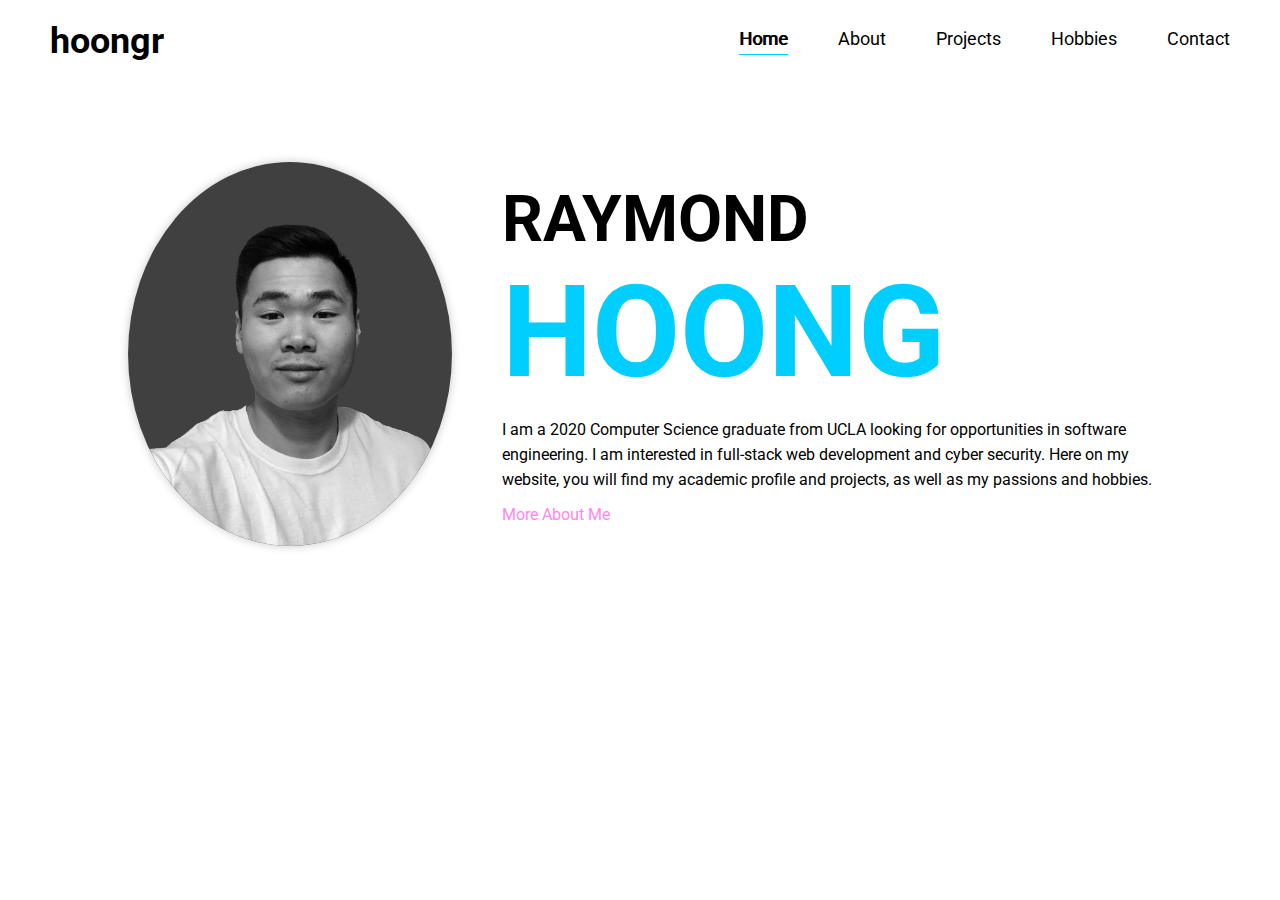
==== index.html @ 4aabf5df "Rename home.html to index.html" ====
<!DOCTYPE html>
<html>
  <head>
      <title>Home - Raymond Hoong</title>
      <link rel="icon" href="./images/icon.ico">
      <link rel="stylesheet" href="style.css" type="text/css">
      <link rel="stylesheet" href="home.css" type="text/css">
      <link rel="stylesheet" href="https://cdnjs.cloudflare.com/ajax/libs/font-awesome/4.7.0/css/font-awesome.min.css">
  </head>
  <body>
    <nav id="nav" class="navbar">
      <h2>hoongr</h2>
      <div class="nav-links">
        <a href="home.html" class="active">Home</a>
        <a href="about.html" class="unactive">About</a>
        <a href="projects.html" class="unactive">Projects</a>
        <a href="hobbies.html" class="unactive">Hobbies</a>
        <a id="contact-btn" class="unactive" onclick="openContact();">Contact</a>
      </div>
    </nav>

    <div id="home" class="page">
      <div class=row>
        <img class="background-img" src="./images/home-img.png">
        <div class="col">
          <div class="mb-10">
            <h1 class="first-name">RAYMOND</h1>
            <h1 class="second-name"> HOONG</h1>
          </div>
          <div class="intro a-hover">
            <p class="mb-10">
              I am a 2020 Computer Science graduate from UCLA looking for opportunities in software engineering. I am interested in full-stack web development and cyber security. Here on my website, you will find my academic profile and projects, as well as my passions and hobbies.
            </p>
            <a href="about.html" class="med-top pink">More About Me</a>
          </div>
        </div>
      </div>
    </div>

    <div id="overlay" class="contact-container" hidden>
      <div class="contact-card a-hover">
        <button onclick="closeContact();" class="close-btn">X</button> 
        <img src="./images/headshot.png" style="width:100%">
        
        <h1>Raymond Hoong</h1>
        <p class="title">Software Engineer</p>  
        <p>Los Angeles</p>

        <a href="https://linkedin.com/in/raymondhoong"  target="_blank" style="margin-right: 10px;">
          <i class="fa fa-linkedin"></i>
        </a>
        <a href="https://github.com/hoongr"  target="_blank" style="margin-right: 10px;">
          <i class="fa fa-github"></i>
        </a>
        <a href="./files/Match_Resume.pdf"  target="_blank">
          <img class="resume" src="./images/business.png">
        </a>

        <div id="contact-info" style="padding-top: 10px;" hidden>
          <div class="row" style="justify-content: center;">
            <i class="fa fa-envelope" style="margin-right: 8px;"></i>
            <p>raymondhoong@gmail.com</p>
          </div>
          <div class="row" style="justify-content: center;">
            <i class="fa fa-phone" style="margin-right: 8px;"></i>
            <p>(626) 695 8820</p>
          </div>
        </div>  

        <p style="margin-bottom: 0;">
          <button class="info-btn" onclick="showInfo();">Contact</button>
        </p>
      </div>
    </div>
    <script src="script.js"></script>
    
  </body>
</html>
---- style.css ----
@import url('https://fonts.googleapis.com/css2?family=Roboto&display=swap');

/* <------------------------------ Reset ------------------------------> */
body {
  margin: 0;
  overflow: auto;
}

a {
  cursor: pointer;
  text-decoration: none;
  color: black;
}

h1, h2, h3, h4, h5, h6, p {
  margin: 0;
  padding: 0;
}

/* <------------------------------ Navbar ------------------------------> */
.navbar {
  font-family: 'Roboto', serif;
  background-color: white;
  position: fixed;
  top: 0;
  left: 0;
  right: 0;
  z-index: 100;
  padding: 20px 50px;

  display: flex;
  justify-content: space-between;
  align-items: center;
}

.shadow-header{
  box-shadow: 0px 0px 5px rgba(0, 0, 0, 0.22);
}

.navbar .active {
  padding-bottom: 5px;
  border-bottom: 1px solid #00CEFF;
  text-shadow: 1px 0px 0px black;
}

.navbar .unactive:hover {
  padding-bottom: 5px;
  border-bottom: 1px solid #FF85F6;
}

.active-contact {
  text-shadow: 1px 0px 0px black;
}

.navbar h2 {
  font-size: 36px;
}

.nav-links {
  display: flex;
  flex-wrap: wrap;
}

.nav-links a {
  font-size: 18px;
  margin-left: 50px;
  border-bottom: 1px solid transparent;
  color: black;
}

@media screen and (max-width: 660px) {
  div.contact-container, 
  div.page {
    top: 94px;
  }
}

@media screen and (max-width: 860px) {
  .nav-links {
    margin: -10px 0 0 30px;
  }

  .nav-links a {
    margin-left: 25px;
    margin-top: 10px;
  }
}

/* <------------------------------ Contact ------------------------------> */
.contact-container {
  background-color: rgba(0, 0, 0, 0.8);
  position: fixed;
  overflow-y: scroll;
  top: 82px;
  bottom: 0px;
  left: 0px;
  right: 0px;
  z-index: 100;
  padding-bottom: 50px;
}

.contact-card {
  box-shadow: 0 4px 8px 0 rgba(0, 0, 0, 0.2);
  max-width: 300px;
  margin: auto;
  margin-bottom: 50px;
  text-align: center;
  background-color: white;

  position: relative;
  top: 50px;
}

.contact-card button {
  border: none;
  outline: 0;
  text-align: center;
  cursor: pointer;
  color: white;
  background-color: #000;
}

.contact-card .close-btn {
  position: absolute;
  top: 0;
  right: 0;
  z-index: 4;
  font-size: 20px;
  margin: 5px;
}

.contact-card .info-btn {
  display: inline-block;
  padding: 8px;
  width: 100%;
  font-size: 18px;
  margin-bottom: -1px;
}

.contact-card .title {
  color: grey;
  font-size: 18px;
}

.contact-card p,
.contact-card i {
  margin-bottom: 10px;
}

.contact-card a {
  text-decoration: none;
  font-size: 22px;
  color: black;
  margin-bottom: 25px;
}

.contact-container button:hover, 
.a-hover a:hover {
  opacity: 0.7;
}

.resume {
  width: 20px;
  height: 20px;
  object-fit: cover;
}

#contact-info {
  border-top: 1px solid black;
}

.show {
  display: block;
}

/* <------------------------------ About / Projects  ------------------------------> */
.item {
  display: flex;
  margin: 20px 0;
}

.item-text {
  align-self: center;
  margin-left: 25px;
  line-height: 25px;
  font-size: 15px;
}

.even .item-text h4 {
  color: #00CEFF;
}

.odd .item-text h4 {
  color: #FF85F6;
}

#about img {
  width: 150px;
  height: 150px;
  border-radius: 50%;
  border: 2px solid black;
  object-fit: cover;
}

/* <------------------------------ Hobbies ------------------------------> */
.hobby-img {
  width: 55%;
  height: auto;
  object-fit: cover;
}

.hobby-row {
  display: flex;
  justify-content: center;
  align-items: center;
  padding: 25px 50px 50px;
  box-sizing: border-box;
  width: 100vw;
}

/* <------------------------------ General ------------------------------> */
.page {
  width: 100%;
  position: relative;
  top: 82px;
  display: flex;
  flex-direction: column;
  justify-content: flex-start;
  align-items: flex-start;
  font-family: 'Roboto', serif;
}

.row {
  width: 100%;
  display: flex;

  /* Try space between */
  justify-content: space-between;
  align-items: center;
}

.col {
  display: flex;
  flex-direction: column;
  justify-content: flex-start;
  align-items: flex-start;
  /* margin-right: -50px; */
}

/* STARTING HERE - USED BY ABOUT AND HOBBIES */
.header {
  width: 40%;
  font-size: 5em;
  word-spacing: 100vw;
}

.header.odd {
  color: #00CEFF;
  /* margin-right: 25px; */
}

.header.even {
  color: #FF85F6;
  margin-left: 25px;
  text-align: right;
}

.content {
  width: 60%;
}

/* ENDING HERE */

.mb-10 {
  margin-bottom: 10px;
}

.mb-25 {
  margin-bottom: 25px;
}

.mb-50: {
  margin-bottom: 50px;
}

.black {
  color: black;
}

.blue {
  color: #00CEFF;
}

.pink {
  color: #FF85F6;
}
---- home.css ----
.background-img {
  width: 30vw;
  height: 30vw;

  border-radius: 50%;
  object-fit: cover;
  box-shadow: 0px 0px 10px rgba(0, 0, 0, 0.22);
  background-color:rgba(0, 0, 0, 0.75);
}

#home .row {
  width: 85%;
  margin: auto;
  margin-top: min(20%, 80px);
  margin-bottom: 10px;
}

#home .col {
  justify-content: center;
  max-width: 650px;
  margin-left: 50px;
}

.first-name {
  font-size: 5vw;
}

.second-name {
  font-size: 10vw;
  color: #00CEFF;
}

.intro {
  line-height: 25px;
}

@media screen and (max-width: 768px) { 
  #home .row {
    flex-direction: column;
  }
  .background-img {
    width: 50vw;
    height: 50vw;
    margin-bottom: 25px;
  }
}

@media screen and (min-width: 1200px) { 
  #home .row {
    width: 80%;
  }
}
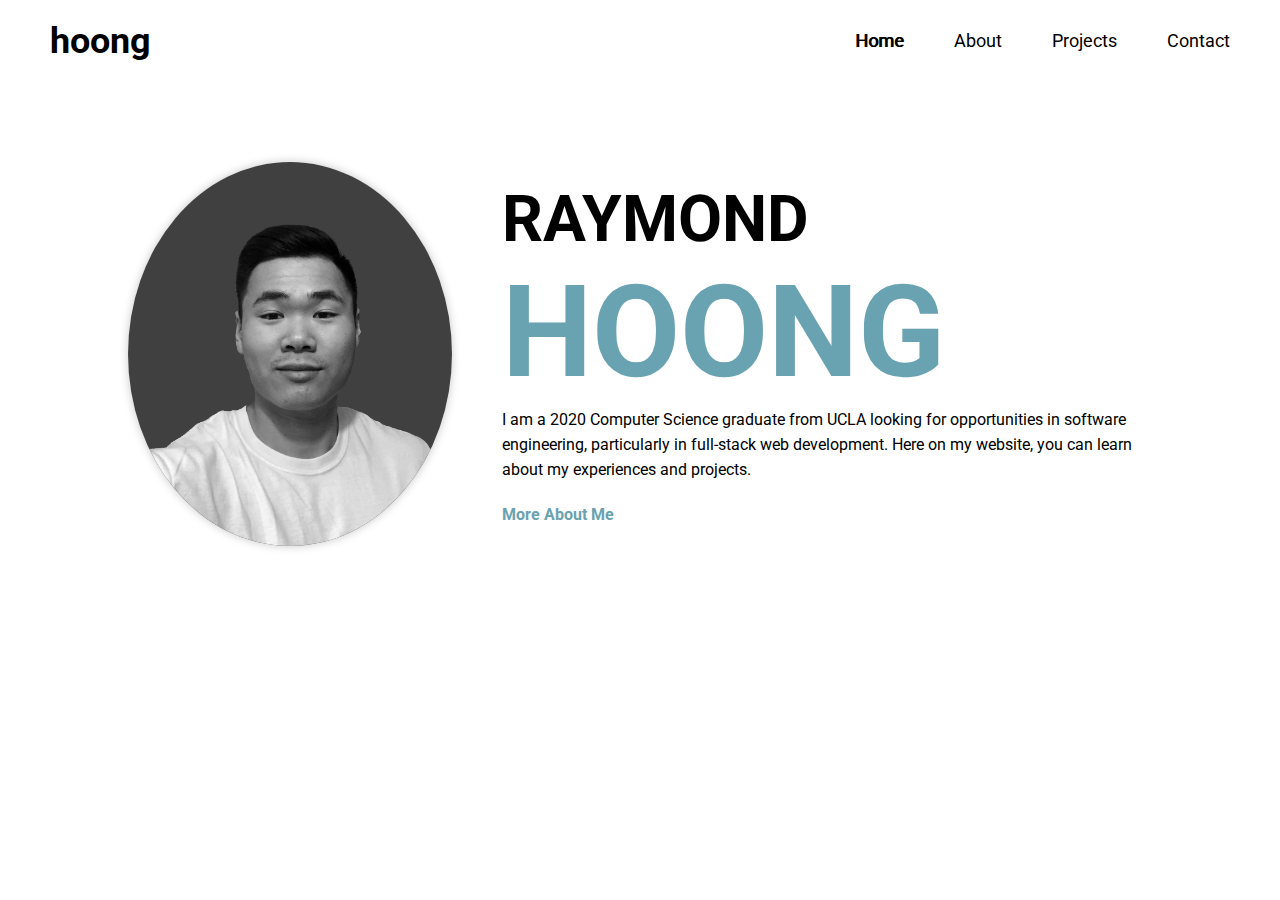
==== commit b75ddb58: "update index" ====
--- a/index.html
+++ b/index.html
@@ -9,12 +9,12 @@
   </head>
   <body>
     <nav id="nav" class="navbar">
-      <h2>hoongr</h2>
+      <h2>hoong</h2>
       <div class="nav-links">
         <a href="home.html" class="active">Home</a>
         <a href="about.html" class="unactive">About</a>
         <a href="projects.html" class="unactive">Projects</a>
-        <a href="hobbies.html" class="unactive">Hobbies</a>
+        <!-- <a href="hobbies.html" class="unactive">Hobbies</a> -->
         <a id="contact-btn" class="unactive" onclick="openContact();">Contact</a>
       </div>
     </nav>
@@ -28,10 +28,10 @@
             <h1 class="second-name"> HOONG</h1>
           </div>
           <div class="intro a-hover">
-            <p class="mb-10">
-              I am a 2020 Computer Science graduate from UCLA looking for opportunities in software engineering. I am interested in full-stack web development and cyber security. Here on my website, you will find my academic profile and projects, as well as my passions and hobbies.
+            <p style="margin-bottom: 20px;">
+              I am a 2020 Computer Science graduate from UCLA looking for opportunities in software engineering, particularly in full-stack web development. Here on my website, you can learn about my experiences and projects.
             </p>
-            <a href="about.html" class="med-top pink">More About Me</a>
+            <a href="about.html" class="about-link">More About Me</a>
           </div>
         </div>
       </div>
@@ -39,40 +39,40 @@
 
     <div id="overlay" class="contact-container" hidden>
       <div class="contact-card a-hover">
-        <button onclick="closeContact();" class="close-btn">X</button> 
-        <img src="./images/headshot.png" style="width:100%">
+        <button onclick="closeContact();" class="btn" style="margin-bottom: 35px;">Close</button> 
+        <!-- <img src="./images/headshot.png" style="width:100%"> -->
         
         <h1>Raymond Hoong</h1>
         <p class="title">Software Engineer</p>  
-        <p>Los Angeles</p>
+        <p>Los Angeles, CA</p>
 
-        <a href="https://linkedin.com/in/raymondhoong"  target="_blank" style="margin-right: 10px;">
-          <i class="fa fa-linkedin"></i>
-        </a>
-        <a href="https://github.com/hoongr"  target="_blank" style="margin-right: 10px;">
-          <i class="fa fa-github"></i>
-        </a>
-        <a href="./files/Match_Resume.pdf"  target="_blank">
-          <img class="resume" src="./images/business.png">
-        </a>
+        <div class="contact-links">
+          <a href="https://linkedin.com/in/raymondhoong"  target="_blank" style="margin-right: 10px;">
+            <i class="fa fa-linkedin"></i>
+          </a>
+          <a href="https://github.com/hoongr"  target="_blank" style="margin-right: 10px;">
+            <i class="fa fa-github"></i>
+          </a>
+          <a href="./files/Match_Resume.pdf"  target="_blank">
+            <img class="resume" src="./images/business.png">
+          </a>
+        </div>
 
-        <div id="contact-info" style="padding-top: 10px;" hidden>
-          <div class="row" style="justify-content: center;">
-            <i class="fa fa-envelope" style="margin-right: 8px;"></i>
-            <p>raymondhoong@gmail.com</p>
+        <div id="contact-info" hidden>
+          <div class="row">
+            <i class="fa fa-phone"></i>
+            <p>: (626) 695 8820</p>
           </div>
-          <div class="row" style="justify-content: center;">
-            <i class="fa fa-phone" style="margin-right: 8px;"></i>
-            <p>(626) 695 8820</p>
+          <div class="row" style="margin-top: 10px;">
+            <i class="fa fa-envelope"></i>
+            <p>: raymondhoong@gmail.com</p>
           </div>
         </div>  
 
-        <p style="margin-bottom: 0;">
-          <button class="info-btn" onclick="showInfo();">Contact</button>
-        </p>
+        <button onclick="showInfo();" class="btn" style="margin-top: 35px;">Contact Me</button>
       </div>
     </div>
+
     <script src="script.js"></script>
-    
   </body>
 </html>
--- a/style.css
+++ b/style.css
@@ -38,14 +38,11 @@
 }
 
 .navbar .active {
-  padding-bottom: 5px;
-  border-bottom: 1px solid #00CEFF;
   text-shadow: 1px 0px 0px black;
 }
 
 .navbar .unactive:hover {
-  padding-bottom: 5px;
-  border-bottom: 1px solid #FF85F6;
+  opacity: 0.4;
 }
 
 .active-contact {
@@ -68,13 +65,6 @@
   color: black;
 }
 
-@media screen and (max-width: 660px) {
-  div.contact-container, 
-  div.page {
-    top: 94px;
-  }
-}
-
 @media screen and (max-width: 860px) {
   .nav-links {
     margin: -10px 0 0 30px;
@@ -86,9 +76,16 @@
   }
 }
 
+@media screen and (max-width: 556px) {
+  div.contact-container, 
+  div.page {
+    top: 99px;
+  }
+}
+
 /* <------------------------------ Contact ------------------------------> */
 .contact-container {
-  background-color: rgba(0, 0, 0, 0.8);
+  background-color: rgba(0, 0, 0, 0.4);
   position: fixed;
   overflow-y: scroll;
   top: 82px;
@@ -100,7 +97,6 @@
 }
 
 .contact-card {
-  box-shadow: 0 4px 8px 0 rgba(0, 0, 0, 0.2);
   max-width: 300px;
   margin: auto;
   margin-bottom: 50px;
@@ -108,7 +104,8 @@
   background-color: white;
 
   position: relative;
-  top: 50px;
+  top: 50%;
+  transform: translateY(-50%);
 }
 
 .contact-card button {
@@ -116,42 +113,32 @@
   outline: 0;
   text-align: center;
   cursor: pointer;
+}
+
+.contact-card .btn {
+  display: inline-block;
+  padding: 8px;
+  width: 100%;
+  font-size: 18px;
+  margin: -1px 0;
   color: white;
   background-color: #000;
 }
 
-.contact-card .close-btn {
-  position: absolute;
-  top: 0;
-  right: 0;
-  z-index: 4;
+.contact-card .title {
+  color: #69A2B0;
   font-size: 20px;
-  margin: 5px;
+  margin: 5px 0;
 }
 
-.contact-card .info-btn {
-  display: inline-block;
-  padding: 8px;
-  width: 100%;
-  font-size: 18px;
-  margin-bottom: -1px;
-}
-
-.contact-card .title {
-  color: grey;
-  font-size: 18px;
-}
-
-.contact-card p,
-.contact-card i {
-  margin-bottom: 10px;
+.contact-links {
+  margin-top: 20px;
 }
 
 .contact-card a {
   text-decoration: none;
-  font-size: 22px;
+  font-size: 30px;
   color: black;
-  margin-bottom: 25px;
 }
 
 .contact-container button:hover, 
@@ -160,62 +147,25 @@
 }
 
 .resume {
-  width: 20px;
-  height: 20px;
+  width: 25px;
+  height: 25px;
   object-fit: cover;
 }
 
 #contact-info {
-  border-top: 1px solid black;
+  margin-top: 25px;
+}
+
+#contact-info .row {
+  justify-content: center;
+}
+
+#contact-info .row i {
+  margin-right: 5px;
 }
 
 .show {
   display: block;
-}
-
-/* <------------------------------ About / Projects  ------------------------------> */
-.item {
-  display: flex;
-  margin: 20px 0;
-}
-
-.item-text {
-  align-self: center;
-  margin-left: 25px;
-  line-height: 25px;
-  font-size: 15px;
-}
-
-.even .item-text h4 {
-  color: #00CEFF;
-}
-
-.odd .item-text h4 {
-  color: #FF85F6;
-}
-
-#about img {
-  width: 150px;
-  height: 150px;
-  border-radius: 50%;
-  border: 2px solid black;
-  object-fit: cover;
-}
-
-/* <------------------------------ Hobbies ------------------------------> */
-.hobby-img {
-  width: 55%;
-  height: auto;
-  object-fit: cover;
-}
-
-.hobby-row {
-  display: flex;
-  justify-content: center;
-  align-items: center;
-  padding: 25px 50px 50px;
-  box-sizing: border-box;
-  width: 100vw;
 }
 
 /* <------------------------------ General ------------------------------> */
@@ -233,8 +183,6 @@
 .row {
   width: 100%;
   display: flex;
-
-  /* Try space between */
   justify-content: space-between;
   align-items: center;
 }
@@ -244,53 +192,4 @@
   flex-direction: column;
   justify-content: flex-start;
   align-items: flex-start;
-  /* margin-right: -50px; */
 }
-
-/* STARTING HERE - USED BY ABOUT AND HOBBIES */
-.header {
-  width: 40%;
-  font-size: 5em;
-  word-spacing: 100vw;
-}
-
-.header.odd {
-  color: #00CEFF;
-  /* margin-right: 25px; */
-}
-
-.header.even {
-  color: #FF85F6;
-  margin-left: 25px;
-  text-align: right;
-}
-
-.content {
-  width: 60%;
-}
-
-/* ENDING HERE */
-
-.mb-10 {
-  margin-bottom: 10px;
-}
-
-.mb-25 {
-  margin-bottom: 25px;
-}
-
-.mb-50: {
-  margin-bottom: 50px;
-}
-
-.black {
-  color: black;
-}
-
-.blue {
-  color: #00CEFF;
-}
-
-.pink {
-  color: #FF85F6;
-}
--- a/home.css
+++ b/home.css
@@ -27,11 +27,16 @@
 
 .second-name {
   font-size: 10vw;
-  color: #00CEFF;
+  color: #69A2B0;
 }
 
 .intro {
   line-height: 25px;
+}
+
+.about-link {
+  color: #69A2B0;
+  font-weight: bold;
 }
 
 @media screen and (max-width: 768px) { 
